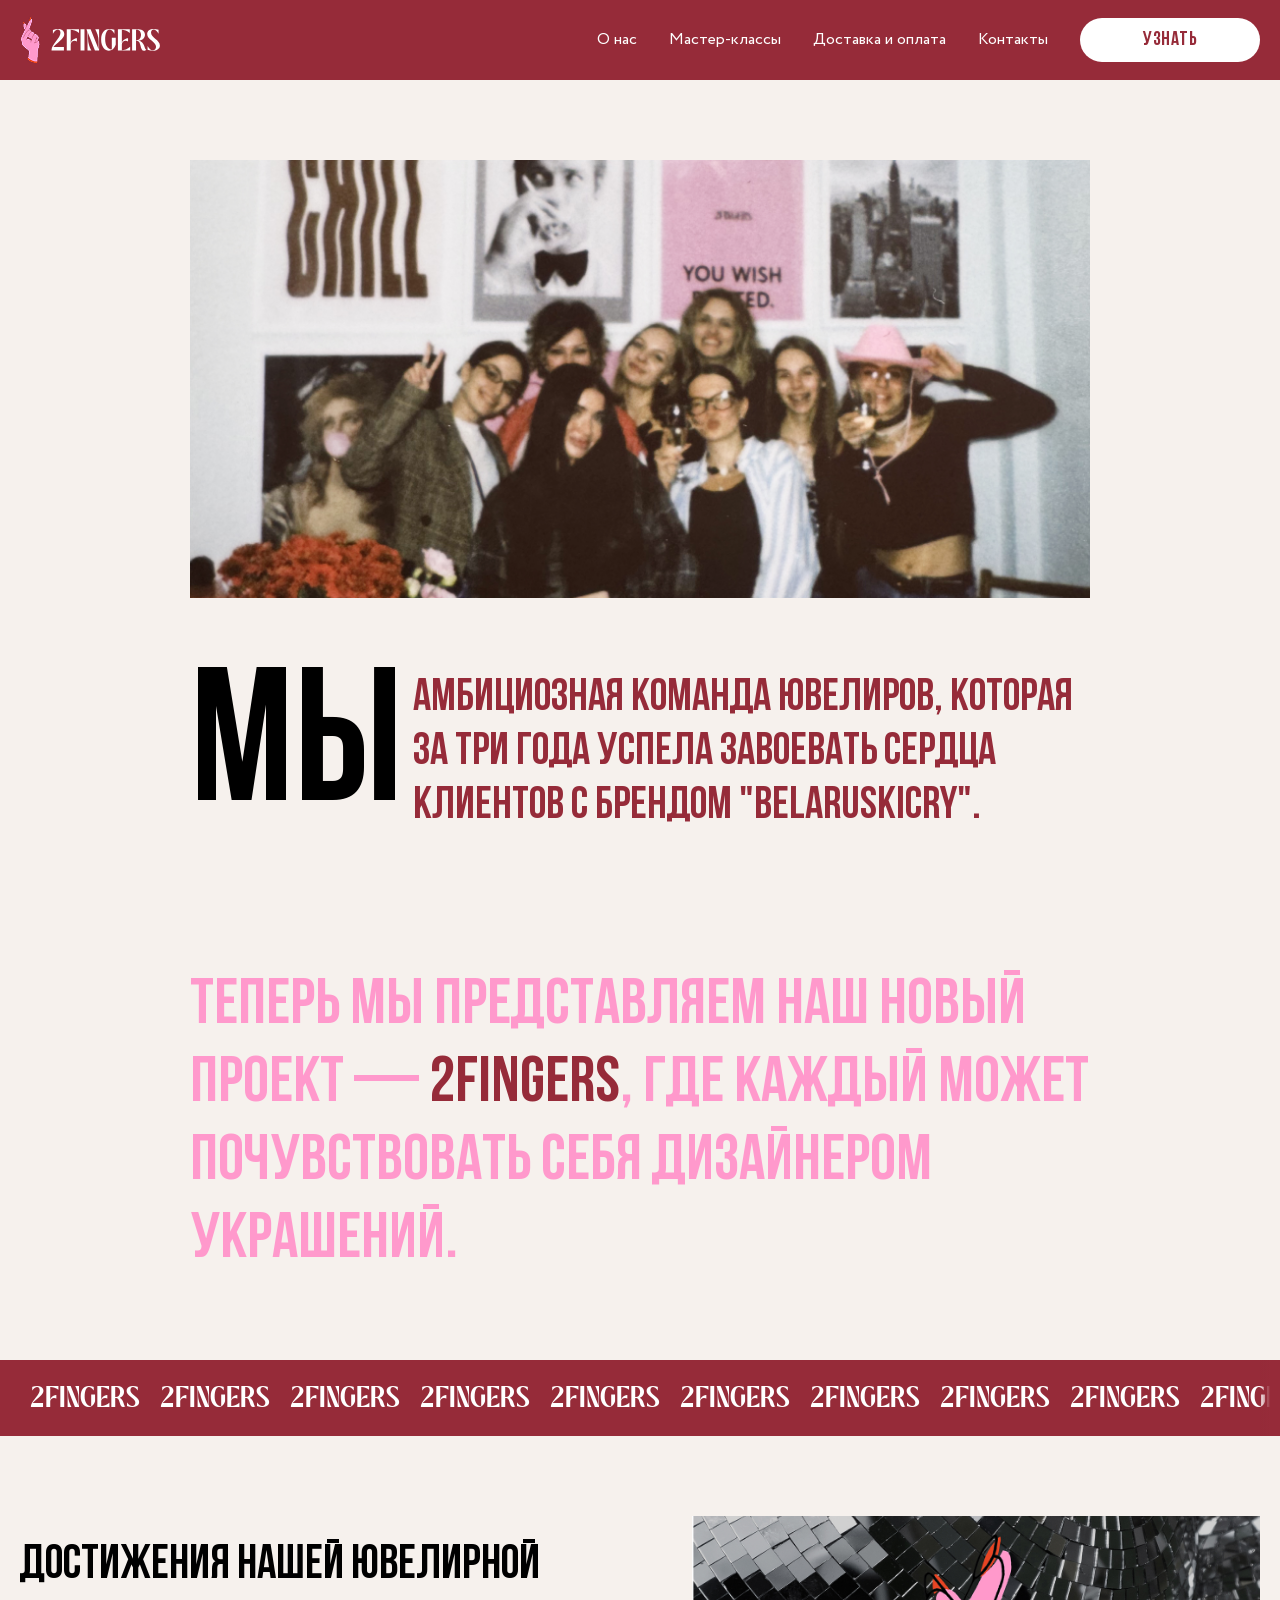
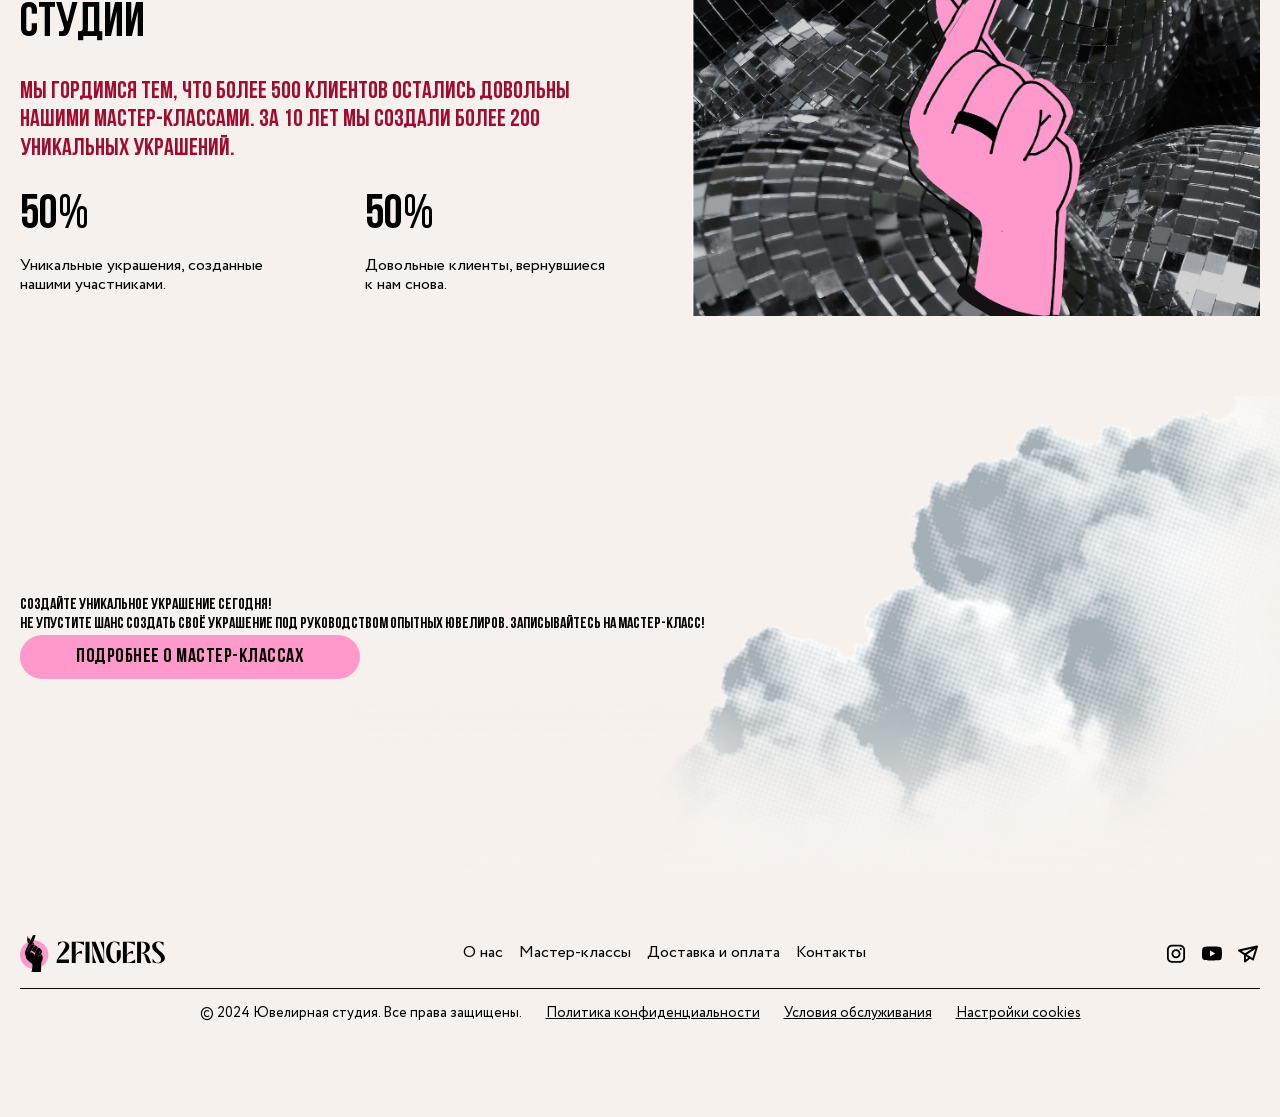
==== about.html @ cc4c56a6 "first commit" ====
<!DOCTYPE html>
<html lang="en">
  <head>
    <meta charset="UTF-8" />
    <meta name="viewport" content="width=device-width, initial-scale=1.0" />

    <title>2FINGERS</title>
    <link rel="icon" href="favicon.ico" type="image/x-icon" />
    <link rel="stylesheet" href="libs/accordion-js@3.4.0/accordion.min.css" />
    <link rel="stylesheet" href="libs/swiper/swiper-bundle.min.css" />
    <link rel="stylesheet" href="style.css" />
  </head>
  <body>
    <header class="header">
      <div class="container">
        <div class="header__row">
          <a href="index.html" class="logo">
            <img src="img/РКА.png" alt="2FINGERS" />
            <svg
              width="109"
              height="23"
              viewBox="0 0 109 23"
              fill="none"
              xmlns="http://www.w3.org/2000/svg"
            >
              <path
                fill-rule="evenodd"
                clip-rule="evenodd"
                d="M100.025 4.28412C100.025 2.27569 101.06 0.933267 102.554 0.933267C104.047 0.933267 105.816 2.15081 107.548 5.16346V1.35472C105.785 0.714731 104.109 0.444165 102.616 0.444165C98.8387 0.444165 96.1905 2.33292 96.1905 5.62134C96.1905 11.3188 105.051 13.27 105.051 18.3536C105.051 20.3047 103.771 21.8241 102.007 21.8241C100.42 21.8241 98.4121 20.6378 96.5859 17.4378V21.2777C98.4121 21.9177 100.181 22.2507 101.794 22.2507C105.873 22.2507 108.891 20.2735 108.891 17.0111C108.891 11.4957 100.03 9.33642 100.03 4.27892L100.025 4.28412ZM85.0408 1.14659H85.7744C91.6224 1.14659 91.2582 11.8079 85.7744 11.8079H85.0408V1.14659ZM94.9366 20.8823C93.4434 20.8823 93.9637 13.0255 87.4445 12.1722V12.1409C96.0344 12.1097 96.3049 0.751152 87.4445 0.751152H81.1074V22.0686H85.0356V12.1722H85.7692C90.5818 12.1722 88.662 22.2559 93.0168 22.2559C94.1406 22.2559 94.8117 21.7096 95.3945 20.7054H95.3632C95.2436 20.8251 95.0875 20.8875 94.9366 20.8875V20.8823ZM70.8474 16.0069C70.8474 13.936 72.6112 12.2918 74.7443 12.2918C75.5092 12.2918 76.2688 12.4739 77.0596 12.9318V9.6434C75.0773 9.6434 71.6955 11.0743 70.8474 14.4251V1.14659C72.9806 1.17781 76.2688 2.06236 78.7974 4.59111V0.751152H66.9193V22.0686H79.1616V18.2287C76.6642 20.7574 73.0118 21.6368 70.8474 21.668V16.0017V16.0069ZM60.8267 20.7574C60.525 20.8511 60.218 20.9083 59.8798 20.9083C57.0182 20.9083 54.1567 17.0684 54.1567 10.8558C54.1567 4.64314 56.0453 0.928058 58.5115 0.928058C60.0359 0.928058 61.7372 2.26528 63.4125 5.15826V1.34952C61.7997 0.771969 60.1556 0.438965 58.5999 0.438965C53.9694 0.438965 50.1349 3.36316 50.1349 11.2512C50.1349 18.3484 54.063 22.2768 57.96 22.2768C60.7019 22.2768 63.4386 20.2995 64.7497 16.0954V9.24277H60.8215V20.7522L60.8267 20.7574ZM47.6063 13.1139V20.8511L39.6251 0.751152H35.5149C36.3369 2.91568 36.519 4.15924 36.519 6.96376V22.0686H40.3587C38.8031 18.9935 37.0081 15.2785 37.0081 9.70064V4.52347L43.9539 22.0634H48.0954V0.745951H44.2557C45.8061 3.82104 47.6063 7.53611 47.6063 13.1139ZM33.4753 22.0686V0.751152H29.5472V22.0686H33.4753ZM19.7086 14.4251V1.14659C21.873 1.17781 25.5254 2.06236 28.0228 4.59111V0.751152H15.7805V22.0686H19.7138V16.0069C19.7138 13.936 21.4828 12.2918 23.6107 12.2918C24.3704 12.2918 25.1352 12.4739 25.926 12.9318V9.6434C23.9489 9.6434 20.5671 11.0743 19.7138 14.4251H19.7086ZM13.2831 5.68898C13.2831 2.39536 10.6348 0.506601 6.85758 0.506601C5.36436 0.506601 3.68904 0.78237 1.92007 1.41716V5.2311C3.65782 2.21325 5.51524 0.990502 6.94602 0.990502C8.37681 0.990502 9.47461 2.33292 9.47461 4.34656C9.47461 9.84113 -0.0882272 16.6157 0.58294 22.0686H12.9189V18.4472H2.41434C5.64011 14.3939 13.2883 10.2054 13.2883 5.68898H13.2831Z"
                fill="white"
              />
            </svg>
          </a>
          <nav class="nav">
            <ul class="menu">
              <li class="menu__item">
                <a href="#about" class="menu__link">O нас</a>
              </li>
              <li class="menu__item">
                <a href="#services" class="menu__link">Мастер-классы</a>
              </li>
              <li class="menu__item">
                <a href="#reviews" class="menu__link">Доставка и оплата</a>
              </li>
              <li class="menu__item">
                <a href="#reviews" class="menu__link">Контакты</a>
              </li>
            </ul>
            <button type="button" class="btn">Узнать</button>
          </nav>
          <button type="button" class="burger">
            <span></span>
            <span></span>
            <span></span>
          </button>
        </div>
      </div>
    </header>
    <main class="main">
      <section class="about">
        <div class="container">
          <div class="about__row">
            <img src="img/about.jpg" alt="Команда" />
            <div class="about__title">
              <h2>МЫ</h2>
              <p>
                амбициозная команда ювелиров, которая за три года успела
                завоевать сердца клиентов с брендом "Belaruskicry".
              </p>
            </div>
            <p class="about__text">
              Теперь мы представляем наш новый проект — <span>2Fingers</span>,
              где каждый может почувствовать себя дизайнером украшений.
            </p>
          </div>
        </div>
      </section>
      <section class="marquee">
        <span>2fingers</span>
        <span>2fingers</span>
        <span>2fingers</span>
        <span>2fingers</span>
        <span>2fingers</span>
        <span>2fingers</span>
        <span>2fingers</span>
        <span>2fingers</span>
        <span>2fingers</span>
        <span>2fingers</span>
        <span>2fingers</span>
        <span>2fingers</span>
        <span>2fingers</span>
        <span>2fingers</span>
        <span>2fingers</span>
        <span>2fingers</span>
        <span>2fingers</span>
        <span>2fingers</span>
        <span>2fingers</span>
        <span>2fingers</span>
      </section>
      <section class="studio">
        <div class="container">
          <div class="studio__row">
            <div class="studio__content">
              <h3>Достижения нашей ювелирной студии</h3>
              <p>
                Мы гордимся тем, что более 500 клиентов остались довольны нашими
                мастер-классами. За 10 лет мы создали более 200 уникальных
                украшений.
              </p>
              <div class="studio__box">
                <div class="studio__col">
                  <span>50%</span>
                  <p>Уникальные украшения, созданные нашими участниками.</p>
                </div>
                <div class="studio__col">
                  <span>50%</span>
                  <p>Довольные клиенты, вернувшиеся к нам снова.</p>
                </div>
              </div>
            </div>
            <img src="img/studio.jpg" alt="Студия" />
          </div>
        </div>
      </section>
      <section class="masterclass">
        <img src="img/cloud.png" alt="Создайте уникальное украшение сегодня!" />
        <div class="container">
          <div class="masterclass__row">
            <h2>Создайте уникальное украшение сегодня!</h2>
            <p>
              Не упустите шанс создать своё украшение под руководством опытных
              ювелиров. Записывайтесь на мастер-класс!
            </p>
            <a href="#" class="btn btn--pink">Подробнее о мастер-классах</a>
          </div>
        </div>
      </section>
    </main>
    <footer class="footer">
      <div class="container">
        <div class="footer__row">
          <div class="footer__top">
            <a href="#" class="logo">
              <img src="img/logo.svg" alt="" />
            </a>
            <ul class="menu">
              <li class="menu__item">
                <a href="#about" class="menu__link">O нас</a>
              </li>
              <li class="menu__item">
                <a href="#services" class="menu__link">Мастер-классы</a>
              </li>
              <li class="menu__item">
                <a href="#reviews" class="menu__link">Доставка и оплата</a>
              </li>
              <li class="menu__item">
                <a href="#reviews" class="menu__link">Контакты</a>
              </li>
            </ul>
            <div class="social">
              <a href="#" class="social__link"
                ><svg
                  width="24"
                  height="25"
                  viewBox="0 0 24 25"
                  fill="none"
                  xmlns="http://www.w3.org/2000/svg"
                >
                  <path
                    fill-rule="evenodd"
                    clip-rule="evenodd"
                    d="M16 3.74268H8C5.23858 3.74268 3 5.98126 3 8.74268V16.7427C3 19.5041 5.23858 21.7427 8 21.7427H16C18.7614 21.7427 21 19.5041 21 16.7427V8.74268C21 5.98126 18.7614 3.74268 16 3.74268ZM19.25 16.7427C19.2445 18.5353 17.7926 19.9872 16 19.9927H8C6.20735 19.9872 4.75549 18.5353 4.75 16.7427V8.74268C4.75549 6.95003 6.20735 5.49817 8 5.49268H16C17.7926 5.49817 19.2445 6.95003 19.25 8.74268V16.7427ZM16.75 8.99268C17.3023 8.99268 17.75 8.54496 17.75 7.99268C17.75 7.4404 17.3023 6.99268 16.75 6.99268C16.1977 6.99268 15.75 7.4404 15.75 7.99268C15.75 8.54496 16.1977 8.99268 16.75 8.99268ZM12 8.24268C9.51472 8.24268 7.5 10.2574 7.5 12.7427C7.5 15.228 9.51472 17.2427 12 17.2427C14.4853 17.2427 16.5 15.228 16.5 12.7427C16.5027 11.5484 16.0294 10.4022 15.1849 9.55776C14.3404 8.71327 13.1943 8.24002 12 8.24268ZM9.25 12.7427C9.25 14.2615 10.4812 15.4927 12 15.4927C13.5188 15.4927 14.75 14.2615 14.75 12.7427C14.75 11.2239 13.5188 9.99268 12 9.99268C10.4812 9.99268 9.25 11.2239 9.25 12.7427Z"
                    fill="black"
                  />
                </svg>
              </a>
              <a href="#" class="social__link"
                ><svg
                  width="24"
                  height="25"
                  viewBox="0 0 24 25"
                  xmlns="http://www.w3.org/2000/svg"
                >
                  <path
                    d="M21.5933 7.70301C21.4794 7.28041 21.2568 6.89501 20.9477 6.58518C20.6386 6.27534 20.2537 6.05187 19.8313 5.93701C18.2653 5.50701 12.0003 5.50001 12.0003 5.50001C12.0003 5.50001 5.73633 5.49301 4.16933 5.90401C3.74725 6.02415 3.36315 6.25078 3.0539 6.56214C2.74464 6.8735 2.52062 7.25913 2.40333 7.68201C1.99033 9.24801 1.98633 12.496 1.98633 12.496C1.98633 12.496 1.98233 15.76 2.39233 17.31C2.62233 18.167 3.29733 18.844 4.15533 19.075C5.73733 19.505 11.9853 19.512 11.9853 19.512C11.9853 19.512 18.2503 19.519 19.8163 19.109C20.2388 18.9943 20.6241 18.7714 20.934 18.4622C21.2439 18.153 21.4677 17.7682 21.5833 17.346C21.9973 15.781 22.0003 12.534 22.0003 12.534C22.0003 12.534 22.0203 9.26901 21.5933 7.70301ZM9.99633 15.505L10.0013 9.50501L15.2083 12.51L9.99633 15.505Z"
                  />
                </svg>
              </a>
              <a href="#" class="social__link"
                ><svg
                  width="24"
                  height="25"
                  viewBox="0 0 24 25"
                  xmlns="http://www.w3.org/2000/svg"
                >
                  <path
                    d="M21.7348 4.82198C21.6163 4.69297 21.466 4.59736 21.2989 4.54471C21.1318 4.49206 20.9538 4.48422 20.7828 4.52198L2.78278 8.52198C2.59017 8.56484 2.41455 8.66373 2.27803 8.80618C2.1415 8.94864 2.05017 9.1283 2.01553 9.32256C1.98089 9.51681 2.00449 9.71697 2.08337 9.89783C2.16224 10.0787 2.29286 10.2322 2.45878 10.339L7.99978 13.9V20.5C7.99971 20.6884 8.05288 20.873 8.15316 21.0326C8.25344 21.1921 8.39676 21.32 8.56659 21.4017C8.73643 21.4833 8.92587 21.5153 9.11309 21.4939C9.30031 21.4726 9.47768 21.3988 9.62478 21.281L14.0138 17.769L16.4588 19.341C16.5887 19.4251 16.7363 19.478 16.8901 19.4954C17.0439 19.5127 17.1996 19.4942 17.345 19.4412C17.4905 19.3881 17.6216 19.3021 17.7281 19.1898C17.8346 19.0775 17.9135 18.942 17.9588 18.794L21.9588 5.79398C22.0098 5.62653 22.0159 5.44863 21.9766 5.27806C21.9373 5.10749 21.8539 4.95022 21.7348 4.82198ZM15.9908 7.63798L9.09978 12.232L5.55878 9.95598L15.9908 7.63798ZM9.99978 18.419V15.189L12.2388 16.628L9.99978 18.419ZM16.4318 16.946L10.9318 13.412L19.2188 7.88998L16.4318 16.946Z"
                  />
                </svg>
              </a>
            </div>
          </div>
          <div class="footer__bottom">
            <p>© 2024 Ювелирная студия. Все права защищены.</p>
            <a href="">Политика конфиденциальности</a>
            <a href="">Условия обслуживания</a>
            <a href="">Настройки cookies</a>
          </div>
        </div>
      </div>
    </footer>
    <script src="libs/accordion-js@3.4.0/accordion.min.js"></script>
    <script src="libs/swiper/swiper-bundle.min.js"></script>
    <script src="script.js"></script>
  </body>
</html>
---- libs/accordion-js@3.4.0/accordion.min.css ----
/**
 * Accordion v3.4.0
 * Lightweight and accessible accordion module created in pure Javascript
 * https://github.com/michu2k/Accordion
 *
 * Copyright (c) MichaÅ‚ Strumpf
 * Published under MIT License
 */

 .ac{--color-white:#fff;--color-light-grey:#eee;--color-grey:#8a8a8a;--color-black:#111;margin-bottom:8px;border:1px solid var(--color-light-grey);background-color:var(--color-white);box-sizing:border-box}.ac .ac-header{margin:0;padding:0}.ac .ac-trigger{font:bold 16px Arial,sans-serif;color:var(--color-black);text-align:left;width:100%;padding:8px 32px 8px 8px;display:block;cursor:pointer;background-color:transparent;transition:color .25s ease;position:relative;text-decoration:none;margin:0;border:0}.ac .ac-trigger::after{content:"+";text-align:center;width:15px;transform:translate(0,-50%);position:absolute;right:10px;top:50%}.ac .ac-trigger:focus{color:var(--color-grey)}.ac .ac-panel{overflow:hidden;transition-property:height,visibility;transition-timing-function:ease}.ac .ac-panel .ac-text{font:15px/24px Arial,sans-serif;color:var(--color-black);padding:8px;margin:0}.ac.js-enabled .ac-panel{visibility:hidden}.ac.is-active .ac-panel{visibility:visible}.ac.is-active>.ac-header .ac-trigger::after{content:"\2013"}
---- style.css ----
@font-face {
  font-family: 'Bebas-Neue';
  src: local('Bebas-Neue'), local('Bebas-Neue'),
    url('fonts/Bebas-Neue/Bebas-Neue.woff2') format('woff2'),
    url('fonts/Bebas-Neue/Bebas-Neue.woff') format('woff');
  font-weight: 400;
}
@font-face {
  font-family: 'Circe';
  src: local('Circe'), local('Circe-Bold'),
    url('fonts/Circe/Circe-Bold.woff2') format('woff2'),
    url('fonts/Circe/Circe-Bold.woff') format('woff');
  font-weight: 700;
}
@font-face {
  font-family: 'Circe';
  src: local('Circe'), local('Circe-Regular'),
    url('fonts/Circe/Circe-Regular.woff2') format('woff2'),
    url('fonts/Circe/Circe-Regular.woff') format('woff');
  font-weight: 400;
}
@font-face {
  font-family: 'Manyfit';
  src: local('Manyfit'), local('Manyfit'),
    url('fonts/Manyfit/Manyfit.woff2') format('woff2'),
    url('fonts/Manyfit/Manyfit.woff') format('woff');
  font-weight: 400;
}
:root {
  --white: #fff;
  --black: #000;
  --light: #f6f1ed;
  --pink: #ff99cc;
  --dark-red: #962b39;
  --red: #a20b2d;
}
* {
  margin: 0;
  padding: 0;
  box-sizing: border-box;
}
html {
  font-size: 62.5%;
  scroll-behavior: smooth;
}
body {
  font-family: 'Bebas-Neue', sans-serif;
  font-weight: 400;
  font-size: 1.6rem;
  line-height: 1.2;
  color: var(--black);
  background: var(--light);
  display: flex;
  flex-direction: column;
}
*,
*::before,
*::after {
  box-sizing: border-box;
}
a,
a:hover,
a:link,
a:visited {
  text-decoration: none;
}
input,
button,
textarea,
select {
  font: inherit;
}
h1,
h2,
h3,
h4,
h5,
h6,
p {
  font-size: inherit;
  font-weight: inherit;
}
ul,
ul li {
  list-style: none;
}
img {
  vertical-align: top;
}
button,
input[type='submit'] {
  display: inline-block;
  box-shadow: none;
  background-color: transparent;
  background: none;
  cursor: pointer;
}
input:focus,
input:active,
button:focus,
button:active {
  outline: none;
}
label {
  cursor: pointer;
}
img,
svg {
  max-width: 100%;
  height: auto;
  display: block;
}
.btn {
  display: flex;
  align-items: center;
  justify-content: center;
  font-family: 'Bebas-Neue';
  font-weight: 400;
  text-transform: uppercase;
  letter-spacing: 0.5px;
  font-size: 1.8rem;
  background: var(--white);
  color: var(--dark-red);
  padding: 10px 0;
  border: none;
  border-radius: 40px;
}
.btn--red {
  background: var(--dark-red);
  color: var(--white);
}
.btn--white {
  background: transparent;
  color: var(--black);
  text-transform: inherit;
  font-family: 'Circe', sans-serif;
  letter-spacing: normal;
  font-size: 1.6rem !important;
}
.btn--pink {
  background: var(--pink);
  color: var(--black);
}
.no-scroll {
  overflow: hidden;
}
.main {
  flex: 1;
  overflow: hidden;
}
.container {
  max-width: 1340px;
  width: 100%;
  padding: 0 20px;
  margin: 0 auto;
}
.header {
  background: var(--dark-red);
  padding: 16px 0;
}
.header__row {
  display: flex;
  justify-content: space-between;
  align-items: center;
}
.logo {
  display: flex;
  gap: 10px;
}
.nav {
  display: flex;
  flex-direction: column;
  align-items: center;
  position: absolute;
  left: 0;
  top: 80px;
  right: 0;
  bottom: 0;
  width: 100%;
  height: 100%;
  background: var(--dark-red);
  z-index: 10000;
  gap: 32px;
  padding: 60px 0;
  transform: translateX(-100%);
  transition: all 0.3s ease-in-out;
}
.nav .btn {
  width: 180px;
}
.nav.active {
  transform: translateX(0);
}
.menu {
  display: flex;
  flex-direction: column;
  align-items: center;
  gap: 32px;
}
.menu__link {
  font-family: 'Circe', sans-serif;
  font-size: 1.6rem;
  color: var(--white);
  font-weight: 400;
}
@keyframes marquee {
  0% {
    transform: translate3d(0%, 0, 0);
  }
  100% {
    transform: translate3d(-100%, 0, 0);
  }
}

.marquee {
  padding: 10px 20px;
  display: flex;
  overflow: hidden;
  background: var(--dark-red);
  position: relative;
}
.marquee::before {
  content: '';
  display: block;
  position: absolute;
  left: 0;
  top: 0;
  bottom: 0;
  width: 20px;
  background: linear-gradient(to right, var(--dark-red) 10px, transparent 100%);
  z-index: 100;
}
.marquee::after {
  content: '';
  display: block;
  position: absolute;
  right: 0;
  top: 0;
  bottom: 0;
  width: 20px;
  background: linear-gradient(to left, var(--dark-red) 10px, transparent 100%);
}
.marquee span {
  will-change: transform;
  text-transform: uppercase;
  font-size: 2.4rem;
  font-weight: 100;
  flex-shrink: 0;
  width: max-content;
  display: flex;
  align-items: center;
  transform: translateX(0);
  font-family: 'Manyfit', sans-serif;
  color: var(--white);
  animation: marquee 1s linear infinite;
  padding: 0 10px;
}
@keyframes marquee {
  0% {
    transform: translate3d(0%, 0, 0);
  }
  100% {
    transform: translate3d(-100%, 0, 0);
  }
}

.hero__row {
  padding: 30px 0;
}
.hero h1 {
  display: flex;
  flex-direction: column;
}
.hero h1 span {
  color: var(--white);
  font-size: 6rem;
}
.hero h1 span:nth-child(2) {
  padding-left: 40px;
}
.hero h1 span:nth-child(3) {
  padding-left: 40px;
  font-size: 4rem;
}
.hero .swiper-slide {
  height: calc(100vh - 80px);
}
.burger {
  display: flex;
  flex-direction: column;
  justify-content: center;
  border: none;
  cursor: pointer;
  width: 34px;
  height: 36px;
}
.burger span {
  display: block;
  width: 100%;
  height: 2px;
  background: var(--white);
  margin: 5px 0;
  align-self: center;
  transition: all 0.3s ease-in-out;
}
.burger.active span:nth-child(1) {
  margin: -7px 0;
  transform: rotate(45deg);
}
.burger.active span:nth-child(2) {
  opacity: 0;
}
.burger.active span:nth-child(3) {
  margin: -7px 0;
  transform: rotate(-45deg);
}
.description {
  display: flex;
  flex-direction: column;
  position: relative;
  overflow: hidden;
}
.description > img {
  flex: 1 0 50%;
  max-height: 500px;
  object-fit: cover;
}
.description::before {
  content: '';
  display: block;
  position: absolute;
  z-index: 100;
  top: -100px;
  left: -100px;
  right: 0;
  bottom: 0;
  width: 100%;
  height: 100%;
  background: url('img/square.svg') no-repeat;
  background-size: cover;
  z-index: 100;
  background-position: center;
}
.description__content {
  z-index: 200;
  display: flex;
  flex-direction: column;
  padding: 40px 20px;
}
.description__cols {
  display: flex;
  gap: 20px;
}
.description__col {
  flex-direction: column;
  justify-content: flex-start;
  align-items: flex-start;
  display: flex;
}

.description h2 {
  display: flex;
  align-items: center;
  font-size: 2.4rem;
  line-height: 1.2;
  color: var(--dark-red);
  margin-bottom: 40px;
}
.description h5 {
  display: flex;
  flex-direction: column;
  align-items: center;
  gap: 5px;
  font-size: 2rem;
  color: var(--dark-red);
  margin-bottom: 10px;
}
.description h5 img {
  width: 30px;
}
.description p {
  font-family: 'Circe', sans-serif;
  font-size: 1.6rem;
  color: var(--dark-red);
  font-weight: 400;
}
.accordion {
  background: var(--dark-red);
  padding: 20px 0;
}
.accordion .ac {
  border-radius: 10px;
}
.accordion .ac .ac-trigger {
  font-family: 'Bebas-Neue', sans-serif;
  color: var(--black);
  font-weight: 400;
  line-height: 1;
  text-transform: uppercase;
  padding: 20px 50px 20px 20px;
  font-size: 1.8rem;
}
.accordion .ac .ac-panel .ac-text {
  font-family: 'Circe', sans-serif;
  color: var(--black);
  font-weight: 400;
  line-height: 1.2;
  padding: 0px 50px 20px 20px;
  font-size: 1.6rem;
}
.accordion .ac .ac-trigger::after {
  font-family: sans-serif;
  color: var(--dark-red);
  font-weight: 300;
  font-size: 3rem;
  width: 20px;
}
.accordion h2 {
  color: var(--white);
  text-align: center;
  font-size: 2.4rem;
  margin-bottom: 20px;
}

.masterclass {
  position: relative;
  padding: 20px 0;
}
.masterclass__title {
  color: var(--dark-red);
  font-size: 3rem;
  margin-bottom: 20px;
  max-width: 280px;
}
.masterclass__text {
  color: var(--dark-red);
  margin-bottom: 20px;
  font-size: 1.8rem;
  max-width: 280px;
}
.masterclass > img {
  position: absolute;
  right: 0;
  bottom: 0;
  width: 100%;
  top: 0;
  width: 100%;
  height: 100%;
  object-fit: contain;
  object-position: bottom right;
  z-index: -100;
}
.masterclass .btn {
  max-width: 340px;
}
.masterclass__row {
  position: relative;
  z-index: 200;
}
.footer {
  padding: 20px 0 40px;
}
.footer__row {
  display: flex;
  flex-direction: column;
}
.footer__top {
  display: flex;
  flex-direction: column;
  justify-content: space-between;
  gap: 24px;
  padding: 16px 0;
  border-bottom: 1px solid var(--black);
}
.footer__bottom {
  display: flex;
  justify-content: center;
  gap: 24px;
  padding: 16px 0;
}
.footer .menu {
  display: flex;
  flex-direction: column;
  align-items: flex-start;
  gap: 16px;
}
.footer .menu__link {
  color: var(--black);
  font-size: 1.6rem;
}
.footer__bottom {
  display: flex;
  flex-direction: column-reverse;
}
.footer__bottom a,
.footer__bottom p {
  font-family: 'Circe', sans-serif;
  color: var(--black);
  font-size: 1.4rem;
  font-weight: 400;
}
.footer__bottom a {
  text-decoration: underline;
}
.social {
  display: flex;
  gap: 12px;
}
.offers {
  padding: 20px 0;
}
.offers h2 {
  font-size: 2.4rem;
  color: var(--dark-red);
  margin-bottom: 20px;
  text-align: center;
}
.offers p {
  font-family: 'Circe', sans-serif;
  font-size: 1.8rem;
  color: var(--dark-red);
  margin: 0 auto;
  margin-bottom: 20px;
  text-align: center;
  max-width: 800px;
}
.offers .swiper-slide {
  border-radius: 30px;
  overflow: hidden;
  background: #962b39;
  padding: 20px 20px 40px 20px;
  transform: scale(0.85);
  transition: all 250ms linear;
}
.offers .swiper-slide-active {
  background: #b23242;
  transform: scale(1);
}
.offers .swiper-slide img {
  border-radius: 20px;
}
.offers .swiper-wrapper {
  display: flex;
  align-items: center;
}
.offers .swiper {
  margin-bottom: 20px;
}
.offers .swiper h5 {
  color: var(--white);
  font-size: 4rem;
  margin: 20px 0;
}
.offers .swiper p {
  font-family: 'Circe', sans-serif;
  color: var(--white);
  font-size: 1.6rem;
  text-align: left;
}
.offers a {
  width: 200px;
  margin: 0 auto;
}

.reviews {
  padding: 20px 0;
}
.reviews h2 {
  font-size: 2.4rem;
  color: var(--black);
  margin-bottom: 20px;
  text-align: center;
}
.reviews__content {
  display: flex;
  flex-direction: column;
  padding: 20px;
}
.stars {
  margin-bottom: 20px;
}
.reviews .swiper-slide {
  background: var(--dark-red);
  display: flex;
  height: 300px;
  border-radius: 30px;
  box-shadow: 0 4px 4px 0 rgba(0, 0, 0, 0.25);
}
.reviews .swiper {
  padding-bottom: 60px;
}
.reviews .swiper-slide > img {
  border-top-left-radius: 30px;
  border-bottom-left-radius: 30px;
  max-width: 35%;
}
.reviews__content {
  padding: 20px;
}
.reviews .swiper-slide p {
  font-family: 'Circe', sans-serif;
  color: var(--white);
  font-size: 1.6rem;
}
.reviews__user {
  margin-top: auto;
  display: flex;
  align-items: center;
  gap: 20px;
}
.reviews__user img {
  width: 60px;
  height: 60px;
  object-fit: cover;
  border-radius: 50%;
}
.reviews__info {
  display: flex;
  flex-direction: column;
  gap: 5px;
}
.reviews__name {
  font-family: 'Circe', sans-serif;
  color: var(--white);
  font-size: 1.2rem;
}
.reviews__job {
  font-family: 'Circe', sans-serif;
  color: var(--white);
  font-size: 1.2rem;
}
.reviews .swiper-pagination {
  bottom: 20px;
  display: flex;
}
.reviews .swiper-pagination-bullet {
  opacity: 1;
  background: #ccc;
  width: 8px;
  height: 8px;
}
.reviews .swiper-pagination-bullet-active {
  background: var(--black);
}
.reviews .swiper-button-next,
.reviews .swiper-button-prev {
  top: auto;
  bottom: 10px;
  width: 30px;
  height: 30px;
  border: 1px solid var(--black);
  border-radius: 50%;
  z-index: 10000;
}
.reviews .swiper-button-next:after,
.reviews .swiper-button-prev:after {
  content: none;
}
.reviews .swiper-button-prev {
  background: url('img/left.svg') no-repeat;
  background-position: center;
  right: 45px;
  left: auto;
}

.reviews .swiper-button-next {
  background: url('img/right.svg') no-repeat;
  background-position: center;
  right: 0;
}
.content {
  display: flex;
  flex-direction: column;
}
.content__item {
  display: flex;
  flex-direction: column;
}
.content__box {
  display: flex;
  flex-direction: column;
  padding: 20px;
  gap: 24px;
  position: relative;
}
.content__box h2 {
  font-size: 4rem;
}
.content__box p {
  font-size: 2rem;
  color: var(--dark-red);
}
.content__btns {
  display: flex;
  flex-direction: column;
  align-items: center;
  gap: 10px;
}
.content__btns .btn {
  width: 200px;
}
.content__img img {
  max-height: 500px;
  width: 100%;
  object-fit: cover;
  object-position: bottom;
}
.content {
  padding-bottom: 20px;
}
.content__box > img {
  display: none;
}
.delivery {
  padding: 20px 0;
}
.delivery__row {
  display: flex;
  flex-direction: column;
  gap: 20px;
}
.delivery h2 {
  font-size: 2.4rem;
}
.delivery p {
  margin-top: 24px;
  padding-bottom: 5px;
  font-size: 1.6rem;
  font-family: 'Circe', sans-serif;
}
.delivery ul li {
  font-size: 1.6rem;
  font-family: 'Circe', sans-serif;
  padding-left: 20px;
  position: relative;
}
.delivery ul li::before {
  content: '';
  width: 3px;
  height: 3px;
  border-radius: 50%;
  background: var(--black);
  top: 50%;
  transform: translateY(-50%);
  position: absolute;
  left: 10px;
}
.delivery img {
  max-width: 100%;
  width: 100%;
  object-fit: cover;
  height: 400px;
}
.contacts {
  padding: 20px 0;
}
.contacts__row {
  display: flex;
  flex-direction: column;
  gap: 40px;
}
.contacts__content {
  display: flex;
  flex-direction: column;
  gap: 40px;
}
.form__title {
  font-size: 2.4rem;
  color: var(--dark-red);
  margin-bottom: 12px;
}
.form__text {
  font-size: 1.8rem;
  color: var(--dark-red);
  margin-bottom: 24px;
}
.form {
  max-width: 500px;
}
.form p {
  color: var(--dark-red);
  font-size: 1.8rem;
}
.form label {
  display: flex;
  flex-direction: column;
  gap: 10px;
  margin-bottom: 24px;
}
.form label p {
  font-size: 1.8rem;
}
.form label:last-of-type {
  flex-direction: row;
}
.form input[type='text'] {
  border: 1px solid var(--black);
  border-radius: 40px;
  padding: 10px 20px;
  background: var(--light);
}
.form input[type='text']::placeholder {
  color: #a0a0a0;
  font-size: 1.6rem;
}
.form input[type='submit'] {
  color: var(--white);
  background: var(--dark-red);
  font-size: 2rem;
  padding: 10px;
  max-width: 200px;
  width: 100%;
}
.contacts__img {
  position: relative;
  height: 400px;
  overflow: hidden;
}
.contacts__img::before {
  content: '';
  position: absolute;
  bottom: -350px;
  right: -350px;
  width: 700px;
  height: 700px;
  background: url('img/square.svg') no-repeat;
  background-size: cover;
  z-index: 100;
}
.contacts__img img {
  position: relative;
  z-index: -100;
  object-fit: cover;
  width: 100%;
  height: 100%;
}
.contacts__map iframe {
  max-width: 100%;
  width: 100%;
  height: 400px;
}
.contacts__info {
  display: flex;
  flex-direction: column;
  gap: 20px;
}
.contacts__info li {
  display: flex;
  align-items: flex-start;
  gap: 16px;
}
.contacts__info li div {
  display: flex;
  flex-direction: column;
  gap: 10px;
}
.contacts__info li div span {
  font-family: 'Circe', sans-serif;
  font-size: 2rem;
  line-height: 1;
  color: var(--black);
  font-weight: 700;
}
.contacts__info li div a {
  font-family: 'Circe', sans-serif;
  font-size: 1.6rem;
  line-height: 1;
  color: var(--black);
  text-decoration: underline;
}
.contacts__info li div p {
  font-family: 'Circe', sans-serif;
  font-size: 1.6rem;
  line-height: 1;
  color: var(--black);
}
.about {
  padding: 20px 0;
}
.about__row {
  display: flex;
  flex-direction: column;
  gap: 20px;
  max-width: 900px;
  margin: 0 auto;
}
.about__row img {
  object-fit: cover;
  margin: 0 auto;
  width: 100%;
}
.about__title {
  display: flex;
  align-items: center;
  gap: 10px;
}
.about__title h2 {
  display: flex;
  color: var(--black);
  font-size: 7rem;
  line-height: 1;
}
.about__title p {
  color: var(--dark-red);
  font-size: 1.6rem;
}
.about__text {
  color: var(--pink);
  font-size: 2rem;
}
.about__text span {
  color: var(--dark-red);
}
.studio {
  padding: 20px 0;
}
.studio__content {
  display: flex;
  flex-direction: column;
  gap: 24px;
}
.studio h3 {
  font-size: 2.4rem;
}
.studio p {
  color: var(--red);
  font-size: 2rem;
}
.studio__box {
  display: flex;
  gap: 20px;
}
.studio__row {
  display: flex;
  flex-direction: column;
  gap: 20px;
}
.studio__col {
  display: flex;
  flex-direction: column;
  gap: 10px;
}
.studio__col span {
  font-size: 2.4rem;
}
.studio__col p {
  font-family: 'Circe', sans-serif;
  font-size: 1.4rem;
  color: var(--black);
}
.studio__row img {
  height: 400px;
  object-fit: cover;
  width: 100%;
}
.mc {
  padding: 20px 0;
}
.mc h2 {
  font-size: 4rem;
}
.mc p {
  color: var(--dark-red);
  font-size: 2.4rem;
}
.mc {
  padding: 20px 0;
}
.mc__row {
  display: flex;
  flex-direction: column;
  gap: 20px;
}
.mc__content {
  display: flex;
  flex-direction: column;
  gap: 20px;
}
.mc__author {
  display: flex;
  flex-direction: column;
  gap: 10px;
}
.mc__author p {
  display: flex;
  flex-direction: column;
  gap: 5px;
}
.mc__author p span:first-child {
  font-family: 'Circe', sans-serif;
  color: var(--black);
  font-size: 2rem;
  font-weight: 700;
}
.mc__author p span:last-child {
  font-family: 'Circe', sans-serif;
  color: var(--black);
  font-size: 1.6rem;
}
.mc-desc {
  padding: 20px 0;
}
.mc-desc__row {
  display: flex;
  flex-direction: column;
  gap: 20px;
  margin-bottom: 24px;
}
.mc-desc h2 {
  font-size: 2.4rem;
}
.mc-desc p {
  font-family: 'Circe', sans-serif;
  font-size: 1.8rem;
}
.mc-desc .btn {
  width: 240px;
}
.mc-desc img {
  height: 400px;
  object-fit: cover;
  width: 100%;
}
.stage {
  padding: 20px 0;
}
.stage h2 {
  font-size: 2.4rem;
  margin: 0 auto;
  margin-bottom: 24px;
  text-align: center;
}
.stage p {
  font-size: 1.8rem;
  color: var(--dark-red);
  margin: 0 auto;
  margin-bottom: 24px;
  text-align: center;
}
.stage .swiper-slide {
  padding: 10px 10px 20px 10px;
  border-radius: 20px;
  display: flex;
  flex-direction: column;
  gap: 10px;
  background: var(--dark-red);
}
.stage .swiper-slide img {
  border-radius: 20px;
}
.stage .swiper-slide h5 {
  font-size: 2.4rem;
  max-width: 200px;
  color: var(--white);
}
.stage .swiper-slide p {
  max-width: 500px;
  font-family: 'Circe', sans-serif;
  font-size: 1.6rem;
  color: var(--white);
  margin: 0;
  text-align: left;
}
.choice {
  padding: 20px 0;
}
.choice__row {
  display: flex;
  flex-direction: column;
  gap: 32px;
  margin-bottom: 32px;
}
.choice h2 {
  font-size: 2.4rem;
  color: var(--dark-red);
}
.choice ul {
  display: flex;
  flex-direction: column;
  gap: 20px;
}
.choice ul li {
  display: flex;
  flex-direction: column;
  align-items: flex-start;
  gap: 16px;
  font-size: 1.6rem;
  color: var(--dark-red);
}
.choice ul li img {
  height: 30px;
}
.choice > img {
  height: 400px;
  object-fit: cover;
  width: 100%;
}
.choice .btn {
  max-width: 260px;
  padding: 10px;
  width: 100%;
}
.gallery {
  padding: 20px 0;
}
.gallery h2 {
  font-size: 2.4rem;
  margin-bottom: 12px;
  text-align: center;
}
.gallery p {
  font-size: 1.8rem;
  color: var(--dark-red);
  text-align: center;
  margin-bottom: 20px;
}
.gallery__box {
  display: grid;
  gap: 8px;
  grid-template-areas: 'img1 img2' 'img3 img3' 'img4 img5';
  grid-template-rows: 220px 220px 220px;
}
.gallery__box a {
  overflow: hidden;
  cursor: pointer;
}
.gallery__box a img {
  object-fit: cover;
  height: 100%;
  width: 100%;
  transition: all 0.3s ease-in-out;
}
.gallery__box a:hover img {
  transform: scale(1.1);
}
.gallery__box a:nth-child(1) {
  grid-area: img1;
}
.gallery__box a:nth-child(2) {
  grid-area: img2;
}
.gallery__box a:nth-child(3) {
  grid-area: img3;
}
.gallery__box a:nth-child(4) {
  grid-area: img4;
}
.gallery__box a:nth-child(5) {
  grid-area: img5;
}
.tariffs {
  padding: 20px 0;
}
.tariffs h2 {
  font-size: 2.4rem;
  margin-bottom: 12px;
  text-align: center;
}
.tariffs p {
  font-size: 1.8rem;
  color: var(--dark-red);
  text-align: center;
  margin-bottom: 20px;
}
.tariffs .swiper-slide {
  border-radius: 20px;
  background: #b23142;
  padding: 20px;
  display: flex;
  flex-direction: column;
  gap: 60px;
}
.tariffs .swiper-slide h5 {
  background: #962b39;
  display: flex;
  flex-direction: column;
  justify-content: center;
  align-items: center;
  border-radius: 10px;
  padding: 10px;
}
.tariffs .swiper-slide span:first-child {
  font-size: 1.8rem;
  color: var(--white);
}
.tariffs .swiper-slide span:last-child {
  font-size: 3.2rem;
  color: var(--white);
}
.tariffs .swiper-slide ul {
  display: flex;
  flex-direction: column;
  gap: 16px;
}
.tariffs .swiper-slide ul li {
  position: relative;
  font-size: 1.8rem;
  color: var(--white);
  padding-left: 30px;
}
.tariffs .swiper-slide ul li::before {
  content: '';
  background: url('img/check.svg') no-repeat;
  left: 0;
  position: absolute;
  top: 50%;
  transform: translateY(-50%);
  width: 24px;
  height: 24px;
  background-size: contain;
}
.tariffs .btn {
  width: 100%;
}
@media (min-width: 768px) {
  .tariffs {
    padding: 40px 0;
  }
  .gallery {
    padding: 40px 0;
  }
  .gallery__box {
    display: grid;
    gap: 16px;
    grid-template-areas: 'img1 img2 img3' 'img1 img4 img5';
    grid-template-rows: 320px 320px;
    grid-template-columns: 2fr 1fr 1fr;
  }
  .choice ul {
    display: grid;
    grid-template-columns: 1fr 1fr;
    gap: 20px;
  }
  .choice h2 {
    max-width: 250px;
  }
  .stage {
    padding: 40px 0;
  }
  .choice__row {
    max-width: 500px;
    width: 50%;
    margin: 0;
    padding-right: 20px;
  }
  .choice {
    min-height: 400px;
    padding: 100px 0;
    position: relative;
    display: flex;
    align-items: center;
  }
  .choice > img {
    position: absolute;
    right: 0;
    object-fit: cover;
    max-width: 620px;
    width: 50%;
    top: 50%;
    transform: translateY(-50%);
  }
  .mc-desc img {
    position: absolute;
    right: 0;
    object-fit: cover;
    max-width: 620px;
    width: 50%;
    top: 50%;
    transform: translateY(-50%);
  }
  .mc-desc__row {
    max-width: 700px;
    width: 50%;
    margin: 0;
    padding-right: 20px;
  }
  .mc-desc {
    display: flex;
    align-items: center;
    padding: 40px 0;
    position: relative;
    min-height: 600px;
  }
  .mc__row {
    flex-direction: row;
    gap: 150px;
  }
  .mc {
    padding: 40px 0;
  }
  .about__row {
    gap: 40px;
  }
  .about {
    padding: 40px 0;
  }
  .studio {
    padding: 40px 0;
  }
  .studio__row {
    flex-direction: row;
    align-items: center;
  }
  .about__title h2 {
    font-size: 15rem;
  }
  .about__title p {
    font-size: 3rem;
  }
  .about__text {
    font-size: 4rem;
  }

  .contacts__content {
    flex-direction: row;
    justify-content: space-between;
  }
  .contacts__img {
    flex: 1 0 50%;
  }
  .contacts {
    padding: 40px 0;
  }
  .delivery {
    padding: 40px 0;
  }
  .content__item:nth-child(1) .content__box img {
    position: absolute;
    display: block;
    max-width: 200px;
    right: -150px;
    top: 50%;
    transform: translateY(-50%);
  }
  .content__item:nth-child(2) .content__box img {
    position: absolute;
    display: block;
    max-width: 200px;
    left: -150px;
    top: 50%;
    transform: translateY(-50%);
  }
  .content__item:nth-child(3) .content__box img {
    position: absolute;
    display: block;
    max-width: 350px;
    left: -200px;
    top: -10%;
    transform: translateY(-50%);
  }
  .content {
    padding-bottom: 40px;
  }
  .content__btns {
    flex-direction: row;
  }
  .content__box {
    padding: 40px;
    justify-content: center;
    flex: 1 0 55%;
  }
  .content__item {
    flex-direction: row;
  }
  .content__item:nth-child(even) {
    flex-direction: row-reverse;
  }
  .description > img {
    width: 50%;
  }
  .description {
    flex-direction: row;
  }
  .description__content {
    justify-content: center;
  }
  .nav {
    position: static;
    flex-direction: row;
    padding: 0;
    gap: 15px;
    transform: none;
    width: auto;
  }
  .menu {
    flex-direction: row;
    gap: 10px;
  }
  .burger {
    display: none;
  }
  .reviews .swiper-pagination {
    bottom: 30px;
  }
  .reviews .swiper-button-prev {
    right: 65px;
    left: auto;
  }
  .reviews .swiper {
    padding-bottom: 100px;
  }
  .reviews .swiper-button-next,
  .reviews .swiper-button-prev {
    width: 50px;
    height: 50px;
  }
  .reviews__name {
    font-size: 1.6rem;
  }
  .reviews__job {
    font-size: 1.6rem;
  }
  .btn {
    font-size: 2rem;
  }
  .footer__top {
    flex-direction: row;
    align-items: center;
  }
  .footer .menu {
    flex-direction: row;
  }
  .footer__bottom {
    flex-direction: row;
  }
  .masterclass {
    padding: 40px 0;
  }
  .accordion {
    padding: 40px 0;
  }
}
@media (min-width: 1280px) {
  .tariffs .swiper-slide span:first-child {
    font-size: 2.4rem;
  }
  .tariffs .swiper-slide span:last-child {
    font-size: 5.6rem;
  }
  .tariffs .swiper-slide ul li {
    font-size: 2.4rem;
  }
  .tariffs {
    padding: 100px 0;
  }
  .tariffs h2 {
    font-size: 4.8rem;
  }
  .tariffs p {
    font-size: 2.4rem;
    margin-bottom: 80px;
  }
  .gallery h2 {
    font-size: 4.8rem;
  }
  .gallery p {
    font-size: 2.4rem;
    margin-bottom: 80px;
  }
  .gallery {
    padding: 100px 0;
  }
  .gallery__box {
    display: grid;
    gap: 32px;
    grid-template-areas: 'img1 img2 img3' 'img1 img4 img5';
    grid-template-rows: 320px 320px;
    grid-template-columns: 640px 1fr 1fr;
  }
  .choice ul li {
    font-size: 2rem;
  }
  .choice ul li img {
    height: 50px;
  }
  .choice > img {
    height: 640px;
    width: 100%;
  }
  .choice ul {
    display: grid;
    grid-template-columns: 250px 250px;
    gap: 30px;
  }
  .choice h2 {
    max-width: 450px;
    font-size: 4.8rem;
  }
  .choice__row {
    padding-right: 0;
  }
  .choice {
    padding: 100px 0;
    min-height: 640px;
  }
  .stage .swiper-slide {
    padding: 30px 30px 60px 30px;
    gap: 24px;
  }
  .stage .swiper-slide h5 {
    font-size: 3.6rem;
    max-width: 300px;
  }
  .stage h2 {
    font-size: 4.8rem;
    max-width: 580px;
  }
  .stage p {
    max-width: 800px;
    font-size: 2.4rem;
    margin-bottom: 80px;
  }
  .stage {
    padding: 100px 0;
  }
  .mc-desc__row {
    padding: 0;
  }
  .mc-desc h2 {
    font-size: 4.8rem;
  }
  .mc-desc img {
    height: 640px;
    width: 100%;
  }
  .mc-desc {
    padding: 100px 0;
    min-height: 840px;
  }
  .mc__author {
    flex-direction: row;
    gap: 50px;
  }
  .mc__row {
    gap: 300px;
  }
  .mc h2 {
    font-size: 12rem;
  }
  .mc p {
    font-size: 4rem;
  }
  .mc {
    padding: 150px 0;
  }
  .studio__box {
    gap: 48px;
  }
  .studio__row {
    gap: 80px;
  }
  .studio h3 {
    font-size: 4.8rem;
  }
  .studio p {
    font-size: 2.4rem;
  }
  .studio__col span {
    font-size: 4.8rem;
  }
  .studio__col p {
    font-size: 1.6rem;
  }
  .about__row {
    gap: 60px;
  }
  .about__text {
    font-size: 6.5rem;
    margin-top: 60px;
  }
  .about__title h2 {
    font-size: 19rem;
  }
  .about__title p {
    font-size: 4.5rem;
  }
  .about {
    padding: 80px 0;
  }
  .studio {
    padding: 80px 0;
  }
  .contacts__map iframe {
    height: 600px;
  }
  .contacts__row {
    gap: 100px;
  }
  .contacts__info {
    display: flex;
    flex-direction: row;
    gap: 24px;
    padding-top: 100px;
  }
  .form input[type='submit'] {
    margin-top: 24px;
  }
  .contacts__img::before {
    bottom: -300px;
    right: -350px;
  }
  .form__title {
    font-size: 4.8rem;
    margin-bottom: 12px;
  }
  .form p {
    font-size: 2.4rem;
  }
  .contacts__img {
    flex: 1 0 100%;
    max-width: 700px;
    height: 640px;
  }
  .contacts {
    padding: 100px 0;
  }
  .delivery {
    padding: 100px 0;
  }
  .delivery h2 {
    font-size: 4.8rem;
  }
  .delivery__row {
    flex-direction: row;
  }
  .content__item:nth-child(1) .content__box img {
    max-width: 350px;
    right: -200px;
  }
  .content__item:nth-child(2) .content__box img {
    max-width: 260px;
    left: -100px;
  }
  .content__item:nth-child(3) .content__box img {
    max-width: 650px;
    left: -350px;
    top: -10%;
  }
  .content {
    padding-bottom: 80px;
    position: relative;
  }
  .content::before {
    content: '';
    position: absolute;
    background: url('img/square.svg');
    width: 1250px;
    height: 1350px;
    background-size: cover;
    top: 600px;
    right: -350px;
  }
  .content__box {
    padding: 100px;
  }
  .content__item:nth-child(odd) .content__box {
    padding-right: 200px;
  }
  .content__item:nth-child(even) .content__box {
    padding-left: 200px;
  }
  .content__img img {
    max-height: 100%;
    height: 100%;
  }
  .content__box h2 {
    font-size: 12rem;
  }
  .content__box p {
    font-size: 4rem;
  }
  .hero h1 span {
    font-size: 11rem;
  }
  .hero h1 span:nth-child(3) {
    font-size: 6rem;
  }
  .marquee {
    padding: 20px;
  }
  .marquee span {
    font-size: 3rem;
  }
  .description > img {
    max-height: 800px;
  }
  .description h5 img {
    width: 70px;
  }
  .description__content {
    padding: 70px 40px 70px 70px;
  }
  .description h2 {
    font-size: 4.8rem;
  }
  .description h5 {
    font-size: 2.6rem;
  }
  .nav {
    gap: 32px;
  }
  .menu {
    gap: 32px;
  }
  .reviews .swiper-slide p {
    font-size: 2rem;
  }

  .reviews__content {
    padding: 35px 60px;
  }
  .reviews h2 {
    font-size: 4.8rem;
  }
  .reviews {
    padding: 80px 0 50px;
  }
  .offers .swiper h5 {
    font-size: 7rem;
    margin: 40px 0 20px;
  }
  .offers .swiper {
    margin-bottom: 40px;
  }
  .offers h2 {
    font-size: 4.8rem;
  }
  .offers p {
    font-size: 2.4rem;
    margin-bottom: 40px;
  }
  .offers {
    padding: 50px 0 100px;
  }
  .accordion .ac {
    border-radius: 30px;
  }
  .accordion .ac .ac-trigger {
    font-size: 2.4rem;
    padding: 30px 100px 30px 30px;
  }
  .accordion .ac .ac-panel .ac-text {
    padding: 0px 100px 30px 30px;
    font-size: 2rem;
  }
  .accordion .ac .ac-trigger::after {
    font-family: sans-serif;
    color: var(--dark-red);
    font-weight: 300;
    font-size: 5rem;
    width: 50px;
  }
  .accordion {
    padding: 80px 0;
  }
  .masterclass {
    padding: 200px 0;
  }
  .masterclass__title {
    font-size: 6rem;
    max-width: 500px;
    margin-bottom: 30px;
  }
  .masterclass__text {
    font-size: 2.4rem;
    margin-bottom: 40px;
    max-width: 380px;
  }
  .footer {
    padding: 40px 0 80px;
  }
  .accordion h2 {
    font-size: 4.8rem;
  }
}
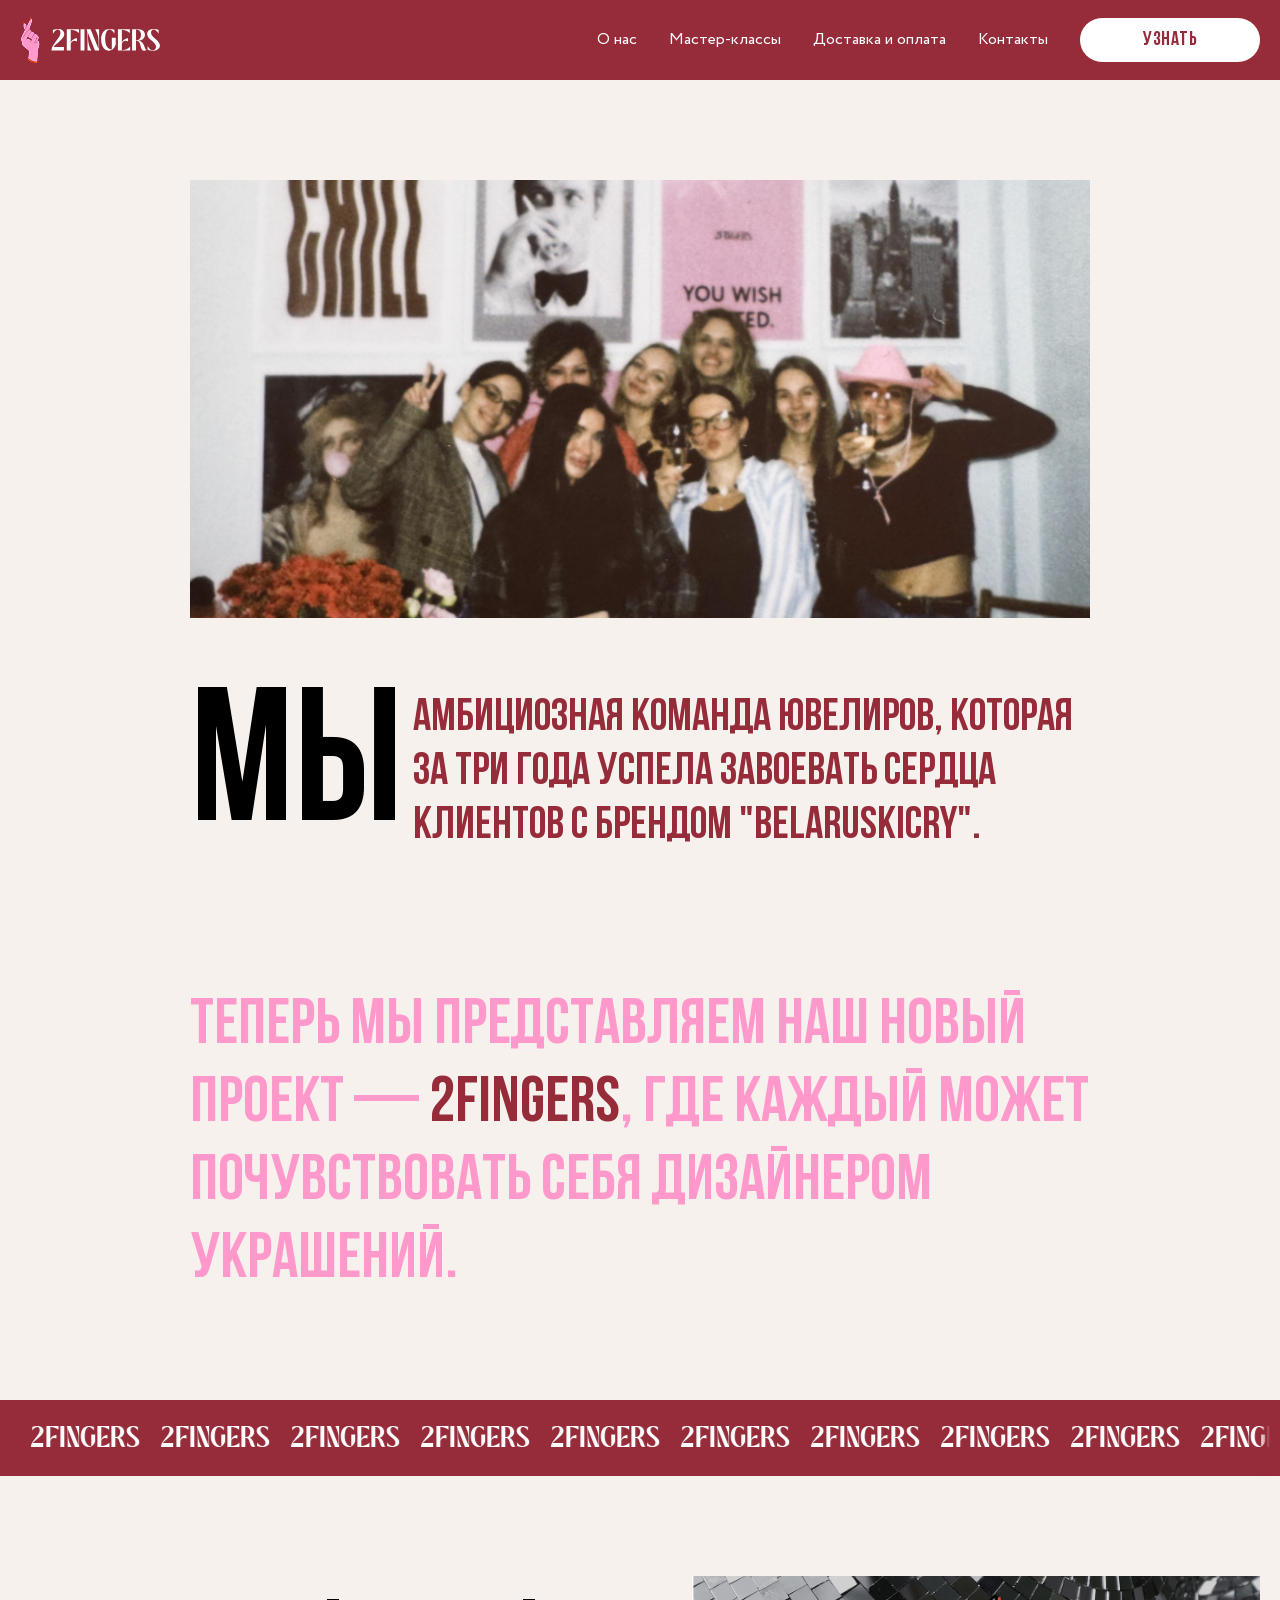
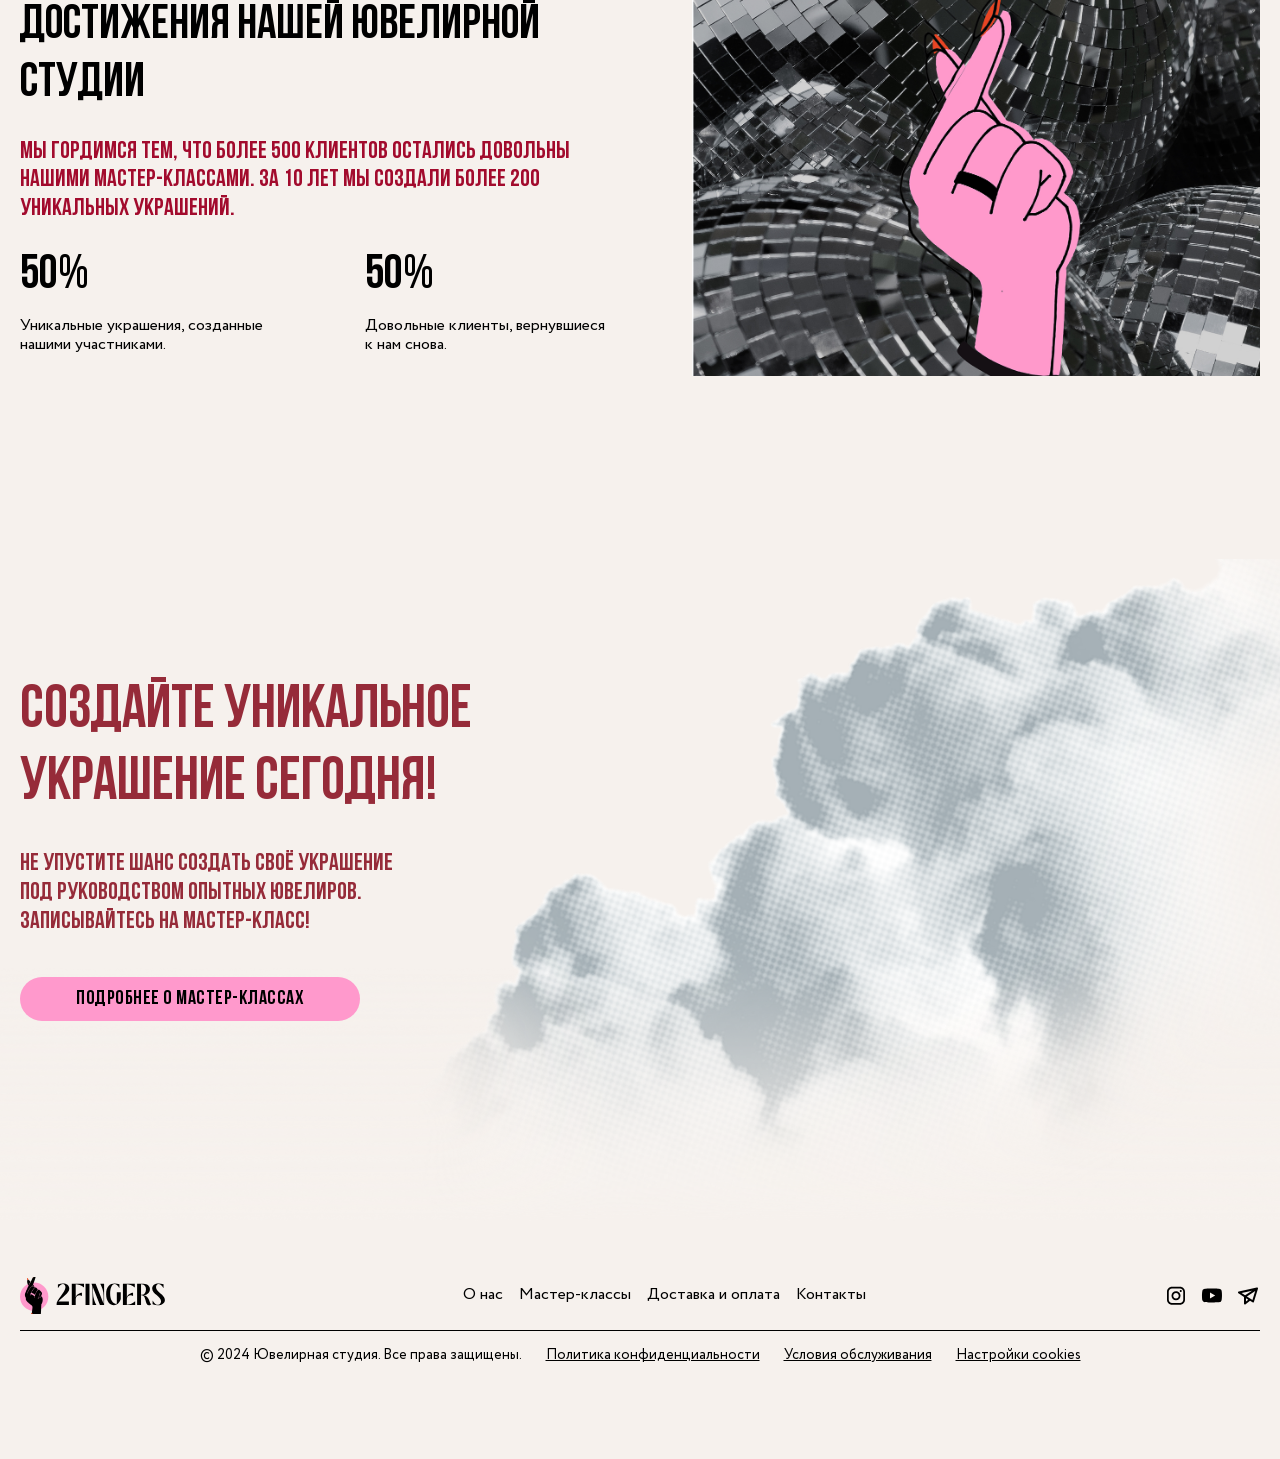
==== commit b36325f7: "fix" ====
--- a/about.html
+++ b/about.html
@@ -126,8 +126,10 @@
         <img src="img/cloud.png" alt="Создайте уникальное украшение сегодня!" />
         <div class="container">
           <div class="masterclass__row">
-            <h2>Создайте уникальное украшение сегодня!</h2>
-            <p>
+            <h2 class="masterclass__title">
+              Создайте уникальное украшение сегодня!
+            </h2>
+            <p class="masterclass__text">
               Не упустите шанс создать своё украшение под руководством опытных
               ювелиров. Записывайтесь на мастер-класс!
             </p>
--- a/style.css
+++ b/style.css
@@ -124,6 +124,18 @@
   padding: 10px 0;
   border: none;
   border-radius: 40px;
+  transition: all 0.3s ease-in-out;
+}
+.btn svg {
+  fill: var(--black);
+  transition: all 0.3s ease-in-out;
+}
+.btn:hover svg {
+  fill: var(--white);
+}
+.btn:hover {
+  background: var(--pink);
+  color: var(--white);
 }
 .btn--red {
   background: var(--dark-red);
@@ -202,13 +214,39 @@
   font-size: 1.6rem;
   color: var(--white);
   font-weight: 400;
+  position: relative;
+}
+.menu__link::before {
+  content: '';
+  position: absolute;
+  width: 0;
+  height: 1px;
+  background: var(--white);
+  bottom: 0;
+  transition: all 0.3s ease-in-out;
+}
+.menu__link:hover::before {
+  content: '';
+  position: absolute;
+  width: 100%;
+  height: 1px;
+  background: var(--white);
+  bottom: 0;
+}
+.footer .menu__link:hover::before {
+  content: '';
+  position: absolute;
+  width: 100%;
+  height: 1px;
+  background: var(--black);
+  bottom: 0;
 }
 @keyframes marquee {
-  0% {
-    transform: translate3d(0%, 0, 0);
-  }
-  100% {
-    transform: translate3d(-100%, 0, 0);
+  from {
+    transform: translateX(0);
+  }
+  to {
+    transform: translateX(-100%);
   }
 }
 
@@ -252,7 +290,7 @@
   transform: translateX(0);
   font-family: 'Manyfit', sans-serif;
   color: var(--white);
-  animation: marquee 1s linear infinite;
+  animation: marquee 3s linear infinite;
   padding: 0 10px;
 }
 @keyframes marquee {
@@ -506,6 +544,13 @@
   display: flex;
   gap: 12px;
 }
+.social a svg {
+  fill: var(--black);
+  transition: all 0.3s ease-in-out;
+}
+.social a:hover svg {
+  fill: var(--pink);
+}
 .offers {
   padding: 20px 0;
 }
@@ -671,6 +716,19 @@
 .content {
   display: flex;
   flex-direction: column;
+  position: relative;
+}
+.content::before {
+  content: '';
+  position: absolute;
+  background: url('img/square.svg');
+  width: 100%;
+  height: 100%;
+  background-size: cover;
+  top: 50%;
+  transform: translateY(-50%);
+  right: 0px;
+  z-index: -100;
 }
 .content__item {
   display: flex;
@@ -810,6 +868,11 @@
   padding: 10px;
   max-width: 200px;
   width: 100%;
+  transition: all 0.3s ease-in-out;
+}
+.form input[type='submit']:hover {
+  color: var(--white);
+  background: var(--pink);
 }
 .contacts__img {
   position: relative;
@@ -1023,6 +1086,17 @@
 }
 .stage {
   padding: 20px 0;
+  position: relative;
+}
+.stage::before {
+  content: '';
+  position: absolute;
+  background: url('img/square.svg');
+  width: 100%;
+  height: 100%;
+  background-size: cover;
+  top: 0px;
+  z-index: -100;
 }
 .stage h2 {
   font-size: 2.4rem;
@@ -1212,7 +1286,111 @@
 .tariffs .btn {
   width: 100%;
 }
+.modal {
+  position: fixed;
+  left: 0;
+  right: 0;
+  bottom: 0;
+  top: 0;
+  background: rgba(0, 0, 0, 0.25);
+  z-index: 10000;
+  padding: 20px;
+  display: flex;
+  align-items: center;
+  justify-content: center;
+  height: 100%;
+  overflow: hidden;
+}
+.modal-form {
+  display: none;
+}
+.modal-desc {
+  display: flex;
+  flex-direction: column;
+  gap: 20px;
+  background: var(--light);
+  border-radius: 30px;
+  padding: 20px;
+  position: relative;
+  overflow: hidden;
+}
+.modal-desc h2 {
+  font-size: 2.4rem;
+  margin-bottom: 24px;
+}
+.modal-desc p {
+  font-family: 'Circe', sans-serif;
+  font-size: 1.6rem;
+  margin-bottom: 24px;
+}
+.modal-desc .close {
+  width: 20px;
+  height: 20px;
+  cursor: pointer;
+  position: absolute;
+  right: 20px;
+  top: 20px;
+  border: none;
+}
+.modal-desc .close::before {
+  position: absolute;
+  content: '';
+  width: 100%;
+  height: 2px;
+  background: var(--black);
+  transform: rotate(45deg);
+  left: 0;
+}
+.modal-desc .close::after {
+  position: absolute;
+  content: '';
+  width: 100%;
+  height: 2px;
+  background: var(--black);
+  transform: rotate(-45deg);
+  left: 0;
+}
+.modal-desc img {
+  display: none;
+}
+.modal-desc__btns {
+  display: flex;
+  flex-direction: column;
+  gap: 10px;
+  width: 100%;
+}
+.modal {
+  display: none;
+}
 @media (min-width: 768px) {
+  .modal-desc__btns {
+    align-items: flex-start;
+  }
+  .modal-desc h2 {
+    font-size: 4.8rem;
+  }
+  .modal-desc {
+    display: grid;
+    grid-template-columns: 1fr 1fr;
+    padding: 30px;
+    align-items: center;
+    gap: 30px;
+    max-width: 1200px;
+    min-height: 640px;
+  }
+  .modal-desc .col:nth-child(2) {
+    width: 50%;
+    position: absolute;
+    right: 0;
+    top: 0;
+    bottom: 0;
+  }
+  .modal-desc img {
+    display: block;
+    height: 100%;
+    width: 100%;
+    object-fit: cover;
+  }
   .tariffs {
     padding: 40px 0;
   }
@@ -1431,6 +1609,9 @@
   }
 }
 @media (min-width: 1280px) {
+  .hero__row {
+    padding: 70px 0;
+  }
   .tariffs .swiper-slide span:first-child {
     font-size: 2.4rem;
   }
@@ -1575,10 +1756,10 @@
     font-size: 4.5rem;
   }
   .about {
-    padding: 80px 0;
+    padding: 100px 0;
   }
   .studio {
-    padding: 80px 0;
+    padding: 100px 0;
   }
   .contacts__map iframe {
     height: 600px;
@@ -1639,6 +1820,18 @@
   .content {
     padding-bottom: 80px;
     position: relative;
+  }
+  .stage::before {
+    content: '';
+    position: absolute;
+    background: url('img/square.svg');
+    width: 1250px;
+    height: 1350px;
+    background-size: cover;
+    top: 0px;
+    margin: 0 auto;
+    transform: none;
+    z-index: -100;
   }
   .content::before {
     content: '';
@@ -1649,6 +1842,7 @@
     background-size: cover;
     top: 600px;
     right: -350px;
+    transform: none;
   }
   .content__box {
     padding: 100px;
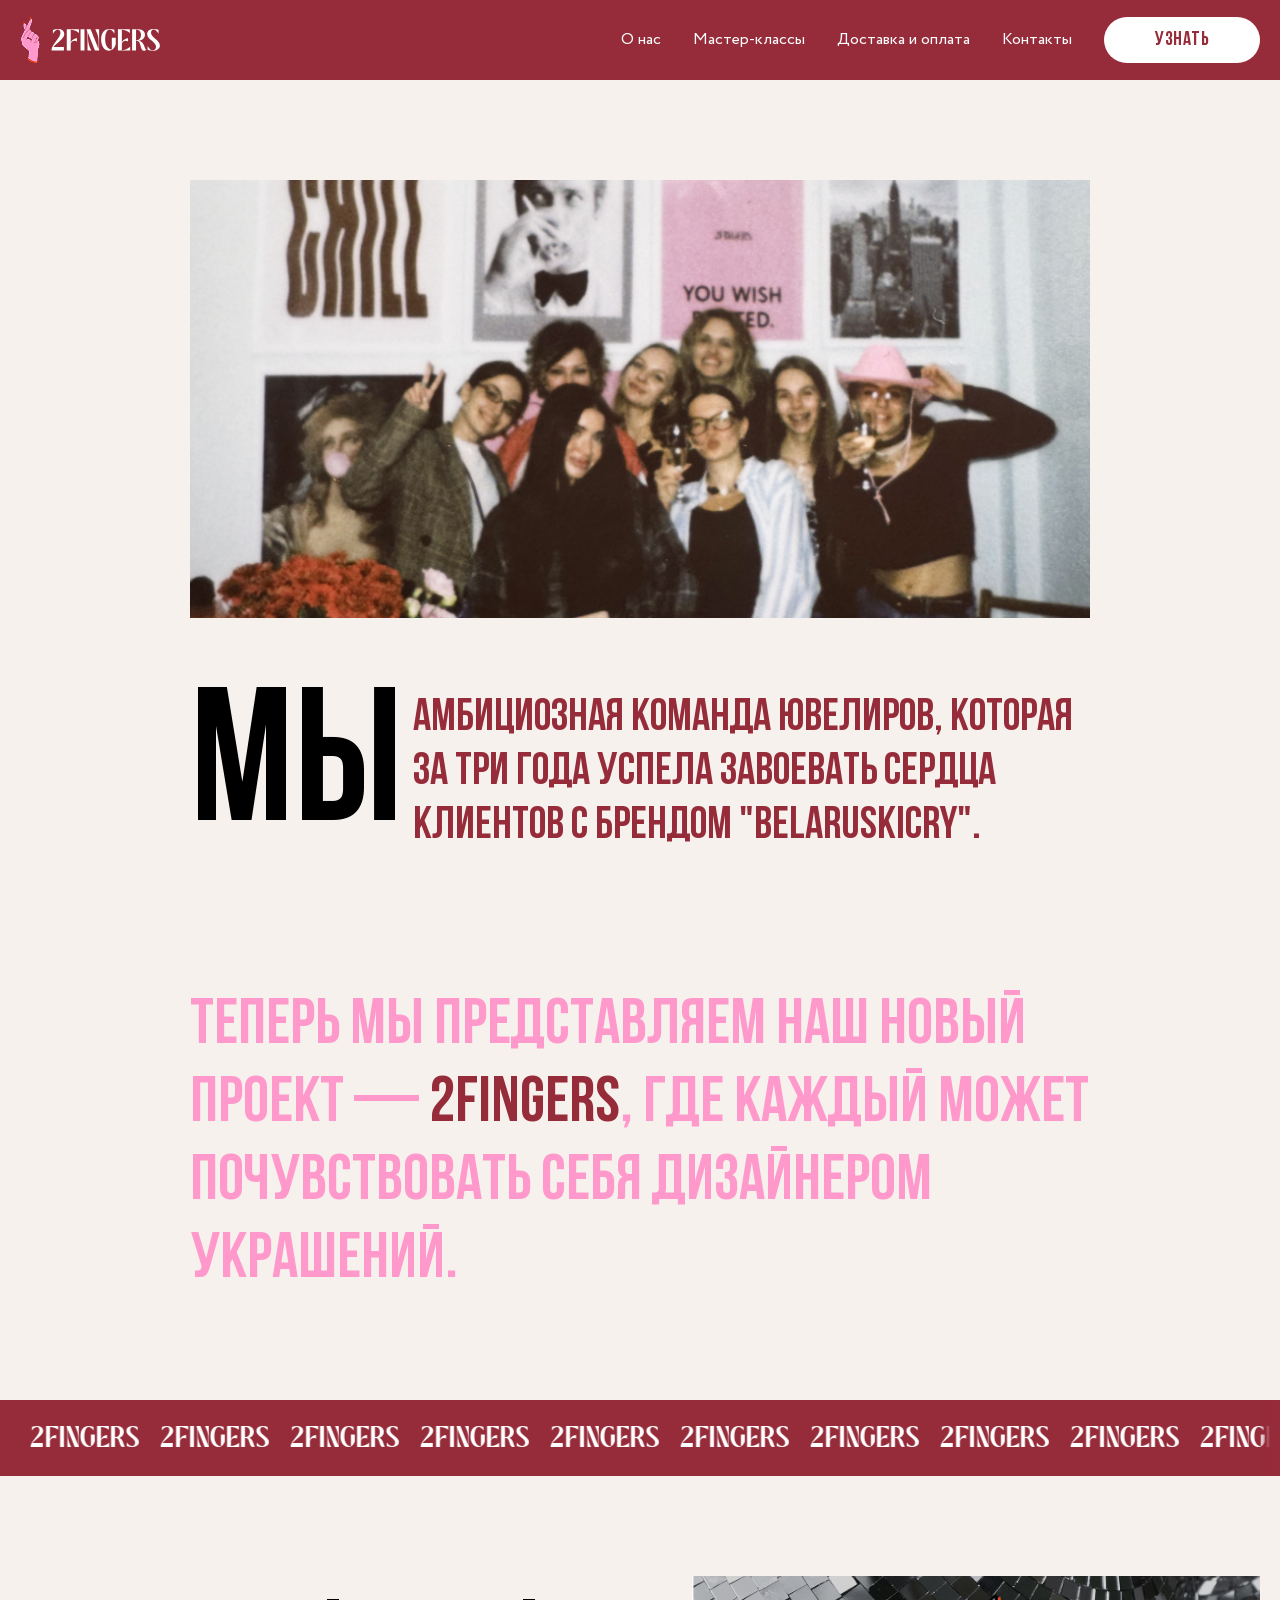
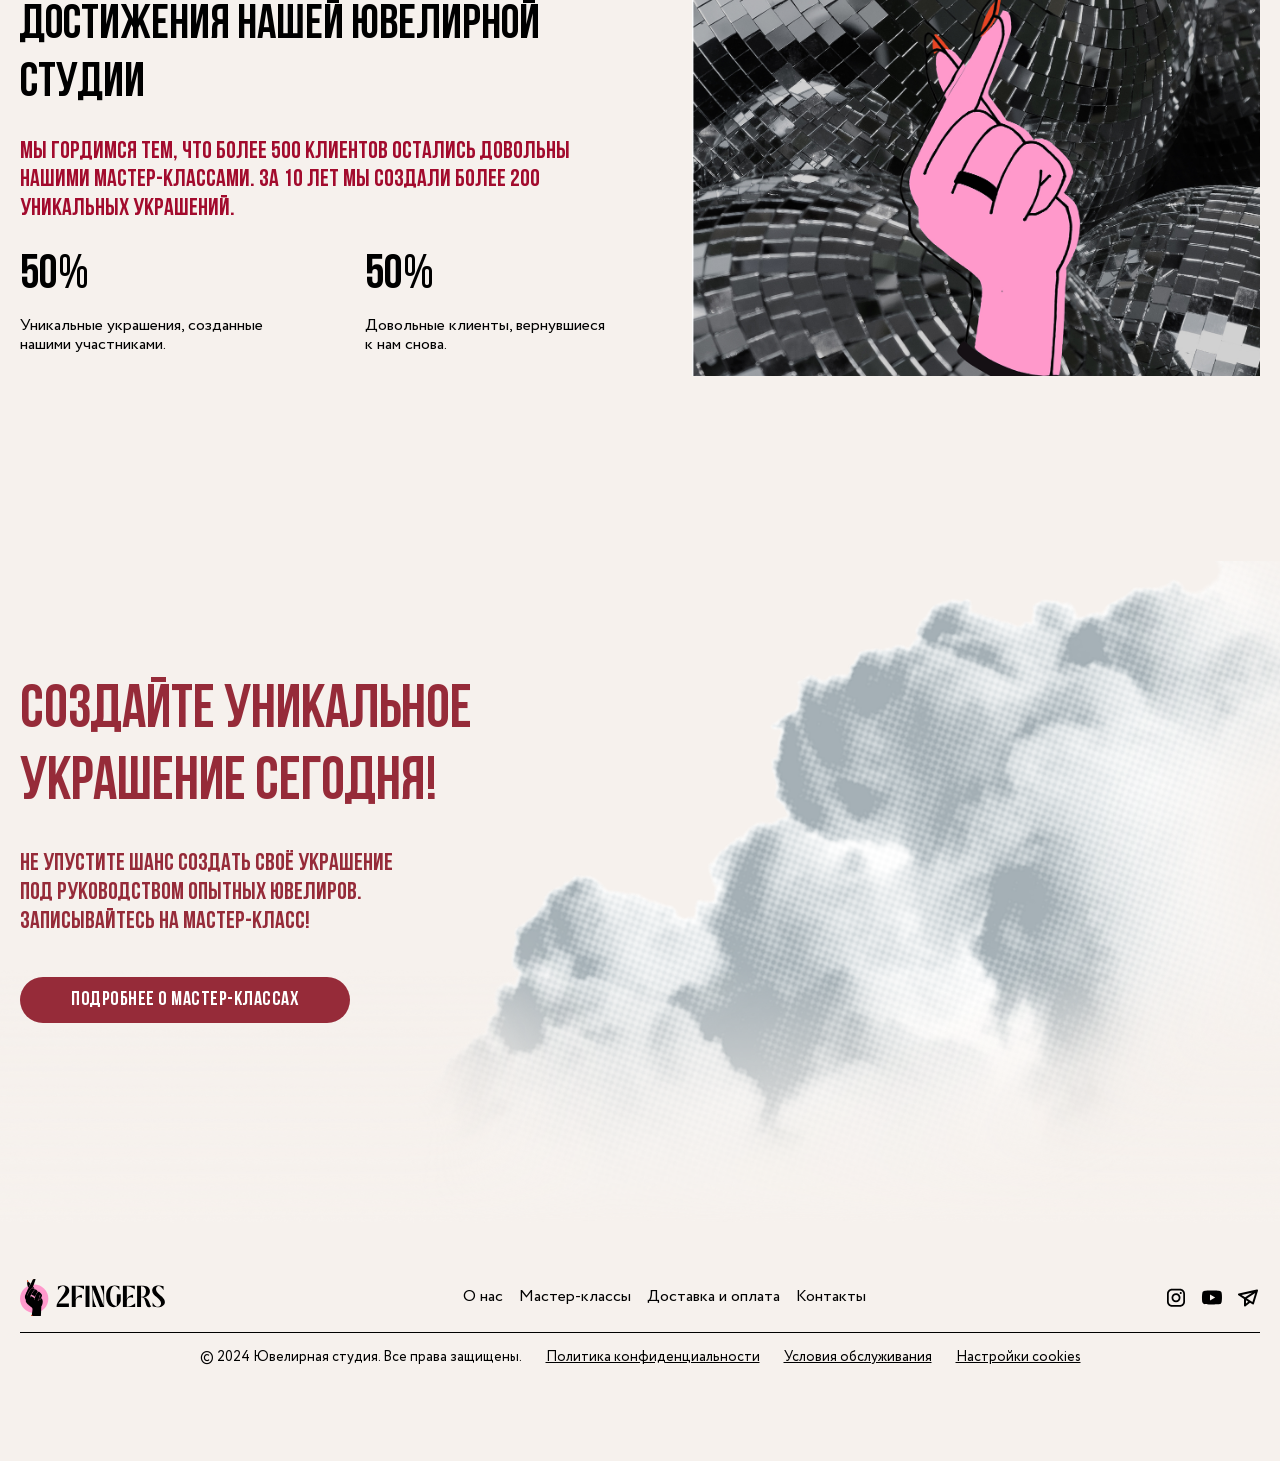
==== commit 5e3e9990: "fix" ====
--- a/about.html
+++ b/about.html
@@ -133,7 +133,7 @@
               Не упустите шанс создать своё украшение под руководством опытных
               ювелиров. Записывайтесь на мастер-класс!
             </p>
-            <a href="#" class="btn btn--pink">Подробнее о мастер-классах</a>
+            <a href="#" class="btn btn--red">Подробнее о мастер-классах</a>
           </div>
         </div>
       </section>
--- a/style.css
+++ b/style.css
@@ -111,6 +111,7 @@
   display: block;
 }
 .btn {
+  width: fit-content;
   display: flex;
   align-items: center;
   justify-content: center;
@@ -121,25 +122,25 @@
   font-size: 1.8rem;
   background: var(--white);
   color: var(--dark-red);
-  padding: 10px 0;
+  padding: 10px 50px;
   border: none;
   border-radius: 40px;
   transition: all 0.3s ease-in-out;
-}
-.btn svg {
-  fill: var(--black);
-  transition: all 0.3s ease-in-out;
-}
-.btn:hover svg {
-  fill: var(--white);
+  border: 1px solid transparent;
 }
 .btn:hover {
-  background: var(--pink);
+  background: var(--dark-red);
   color: var(--white);
+  border: 1px solid var(--white);
 }
 .btn--red {
   background: var(--dark-red);
   color: var(--white);
+}
+.btn--red:hover {
+  background: var(--white);
+  color: var(--dark-red);
+  border: 1px solid var(--dark-red);
 }
 .btn--white {
   background: transparent;
@@ -147,10 +148,11 @@
   text-transform: inherit;
   font-family: 'Circe', sans-serif;
   letter-spacing: normal;
-  font-size: 1.6rem !important;
-}
-.btn--pink {
-  background: var(--pink);
+}
+.btn--white:hover {
+  text-decoration: underline;
+  background: none;
+  border: 1px solid transparent;
   color: var(--black);
 }
 .no-scroll {
@@ -196,9 +198,6 @@
   padding: 60px 0;
   transform: translateX(-100%);
   transition: all 0.3s ease-in-out;
-}
-.nav .btn {
-  width: 180px;
 }
 .nav.active {
   transform: translateX(0);
@@ -488,9 +487,6 @@
   object-position: bottom right;
   z-index: -100;
 }
-.masterclass .btn {
-  max-width: 340px;
-}
 .masterclass__row {
   position: relative;
   z-index: 200;
@@ -549,7 +545,7 @@
   transition: all 0.3s ease-in-out;
 }
 .social a:hover svg {
-  fill: var(--pink);
+  fill: var(--dark-red);
 }
 .offers {
   padding: 20px 0;
@@ -568,13 +564,22 @@
   margin-bottom: 20px;
   text-align: center;
   max-width: 800px;
+}
+.swiper {
+  overflow: visible;
+}
+.offers .swiper {
+  padding-bottom: 50px;
+}
+.tariffs .swiper {
+  padding-bottom: 50px;
 }
 .offers .swiper-slide {
   border-radius: 30px;
   overflow: hidden;
   background: #962b39;
   padding: 20px 20px 40px 20px;
-  transform: scale(0.85);
+  transform: scale(0.9);
   transition: all 250ms linear;
 }
 .offers .swiper-slide-active {
@@ -674,21 +679,21 @@
   color: var(--white);
   font-size: 1.2rem;
 }
-.reviews .swiper-pagination {
+.swiper-pagination {
   bottom: 20px;
   display: flex;
 }
-.reviews .swiper-pagination-bullet {
+.swiper-pagination-bullet {
   opacity: 1;
   background: #ccc;
   width: 8px;
   height: 8px;
 }
-.reviews .swiper-pagination-bullet-active {
+.swiper-pagination-bullet-active {
   background: var(--black);
 }
-.reviews .swiper-button-next,
-.reviews .swiper-button-prev {
+.swiper-button-next,
+.swiper-button-prev {
   top: auto;
   bottom: 10px;
   width: 30px;
@@ -697,18 +702,18 @@
   border-radius: 50%;
   z-index: 10000;
 }
-.reviews .swiper-button-next:after,
-.reviews .swiper-button-prev:after {
+.swiper-button-next:after,
+.swiper-button-prev:after {
   content: none;
 }
-.reviews .swiper-button-prev {
+.swiper-button-prev {
   background: url('img/left.svg') no-repeat;
   background-position: center;
   right: 45px;
   left: auto;
 }
 
-.reviews .swiper-button-next {
+.swiper-button-next {
   background: url('img/right.svg') no-repeat;
   background-position: center;
   right: 0;
@@ -754,9 +759,6 @@
   align-items: center;
   gap: 10px;
 }
-.content__btns .btn {
-  width: 200px;
-}
 .content__img img {
   max-height: 500px;
   width: 100%;
@@ -865,14 +867,12 @@
   color: var(--white);
   background: var(--dark-red);
   font-size: 2rem;
-  padding: 10px;
-  max-width: 200px;
-  width: 100%;
   transition: all 0.3s ease-in-out;
 }
 .form input[type='submit']:hover {
-  color: var(--white);
-  background: var(--pink);
+  color: var(--dark-red);
+  background: var(--white);
+  border: 1px solid var(--dark-red);
 }
 .contacts__img {
   position: relative;
@@ -1076,9 +1076,6 @@
   font-family: 'Circe', sans-serif;
   font-size: 1.8rem;
 }
-.mc-desc .btn {
-  width: 240px;
-}
 .mc-desc img {
   height: 400px;
   object-fit: cover;
@@ -1087,6 +1084,9 @@
 .stage {
   padding: 20px 0;
   position: relative;
+}
+.stage .swiper {
+  padding-bottom: 50px;
 }
 .stage::before {
   content: '';
@@ -1167,11 +1167,6 @@
 .choice > img {
   height: 400px;
   object-fit: cover;
-  width: 100%;
-}
-.choice .btn {
-  max-width: 260px;
-  padding: 10px;
   width: 100%;
 }
 .gallery {
@@ -1283,9 +1278,6 @@
   height: 24px;
   background-size: contain;
 }
-.tariffs .btn {
-  width: 100%;
-}
 .modal {
   position: fixed;
   left: 0;
@@ -1295,17 +1287,29 @@
   background: rgba(0, 0, 0, 0.25);
   z-index: 10000;
   padding: 20px;
-  display: flex;
   align-items: center;
   justify-content: center;
   height: 100%;
   overflow: hidden;
+  display: none;
+}
+.modal.active {
+  display: flex;
 }
 .modal-form {
+  background: var(--light);
+  padding: 20px;
+  border-radius: 20px;
+}
+.modal-form {
+  position: relative;
   display: none;
 }
+.modal-form.active {
+  display: block;
+}
 .modal-desc {
-  display: flex;
+  display: none;
   flex-direction: column;
   gap: 20px;
   background: var(--light);
@@ -1314,6 +1318,9 @@
   position: relative;
   overflow: hidden;
 }
+.modal-desc.active {
+  display: flex;
+}
 .modal-desc h2 {
   font-size: 2.4rem;
   margin-bottom: 24px;
@@ -1323,7 +1330,8 @@
   font-size: 1.6rem;
   margin-bottom: 24px;
 }
-.modal-desc .close {
+.modal-desc .close,
+.modal-form .close {
   width: 20px;
   height: 20px;
   cursor: pointer;
@@ -1332,7 +1340,8 @@
   top: 20px;
   border: none;
 }
-.modal-desc .close::before {
+.modal-desc .close::before,
+.modal-form .close::before {
   position: absolute;
   content: '';
   width: 100%;
@@ -1341,7 +1350,8 @@
   transform: rotate(45deg);
   left: 0;
 }
-.modal-desc .close::after {
+.modal-desc .close::after,
+.modal-form .close::after {
   position: absolute;
   content: '';
   width: 100%;
@@ -1350,6 +1360,7 @@
   transform: rotate(-45deg);
   left: 0;
 }
+
 .modal-desc img {
   display: none;
 }
@@ -1357,12 +1368,17 @@
   display: flex;
   flex-direction: column;
   gap: 10px;
-  width: 100%;
-}
-.modal {
-  display: none;
 }
 @media (min-width: 768px) {
+  .modal-form {
+    padding: 40px;
+  }
+  .stage .swiper {
+    padding-bottom: 80px;
+  }
+  .tariffs .swiper {
+    padding-bottom: 100px;
+  }
   .modal-desc__btns {
     align-items: flex-start;
   }
@@ -1370,13 +1386,16 @@
     font-size: 4.8rem;
   }
   .modal-desc {
-    display: grid;
+    display: none;
     grid-template-columns: 1fr 1fr;
     padding: 30px;
     align-items: center;
     gap: 30px;
     max-width: 1200px;
     min-height: 640px;
+  }
+  .modal-desc.active {
+    display: grid;
   }
   .modal-desc .col:nth-child(2) {
     width: 50%;
@@ -1567,18 +1586,18 @@
   .burger {
     display: none;
   }
-  .reviews .swiper-pagination {
+  .swiper-pagination {
     bottom: 30px;
   }
-  .reviews .swiper-button-prev {
+  .swiper-button-prev {
     right: 65px;
     left: auto;
   }
   .reviews .swiper {
     padding-bottom: 100px;
   }
-  .reviews .swiper-button-next,
-  .reviews .swiper-button-prev {
+  .swiper-button-next,
+  .swiper-button-prev {
     width: 50px;
     height: 50px;
   }
@@ -1608,7 +1627,21 @@
     padding: 40px 0;
   }
 }
+
 @media (min-width: 1280px) {
+  .modal-desc__btns {
+    flex-direction: row;
+  }
+  .modal-desc .close,
+  .modal-form .close {
+    width: 40px;
+    height: 40px;
+    right: 30px;
+    top: 30px;
+  }
+  .swiper {
+    overflow: hidden;
+  }
   .hero__row {
     padding: 70px 0;
   }
@@ -1820,6 +1853,22 @@
   .content {
     padding-bottom: 80px;
     position: relative;
+  }
+  .description::before {
+    content: '';
+    display: block;
+    position: absolute;
+    z-index: 100;
+    top: -300px;
+    left: 0px;
+    right: 0;
+    bottom: 0;
+    width: 1250px;
+    height: 1350px;
+    background: url(img/square.svg) no-repeat;
+    background-size: contain;
+    z-index: 100;
+    background-position: center;
   }
   .stage::before {
     content: '';
